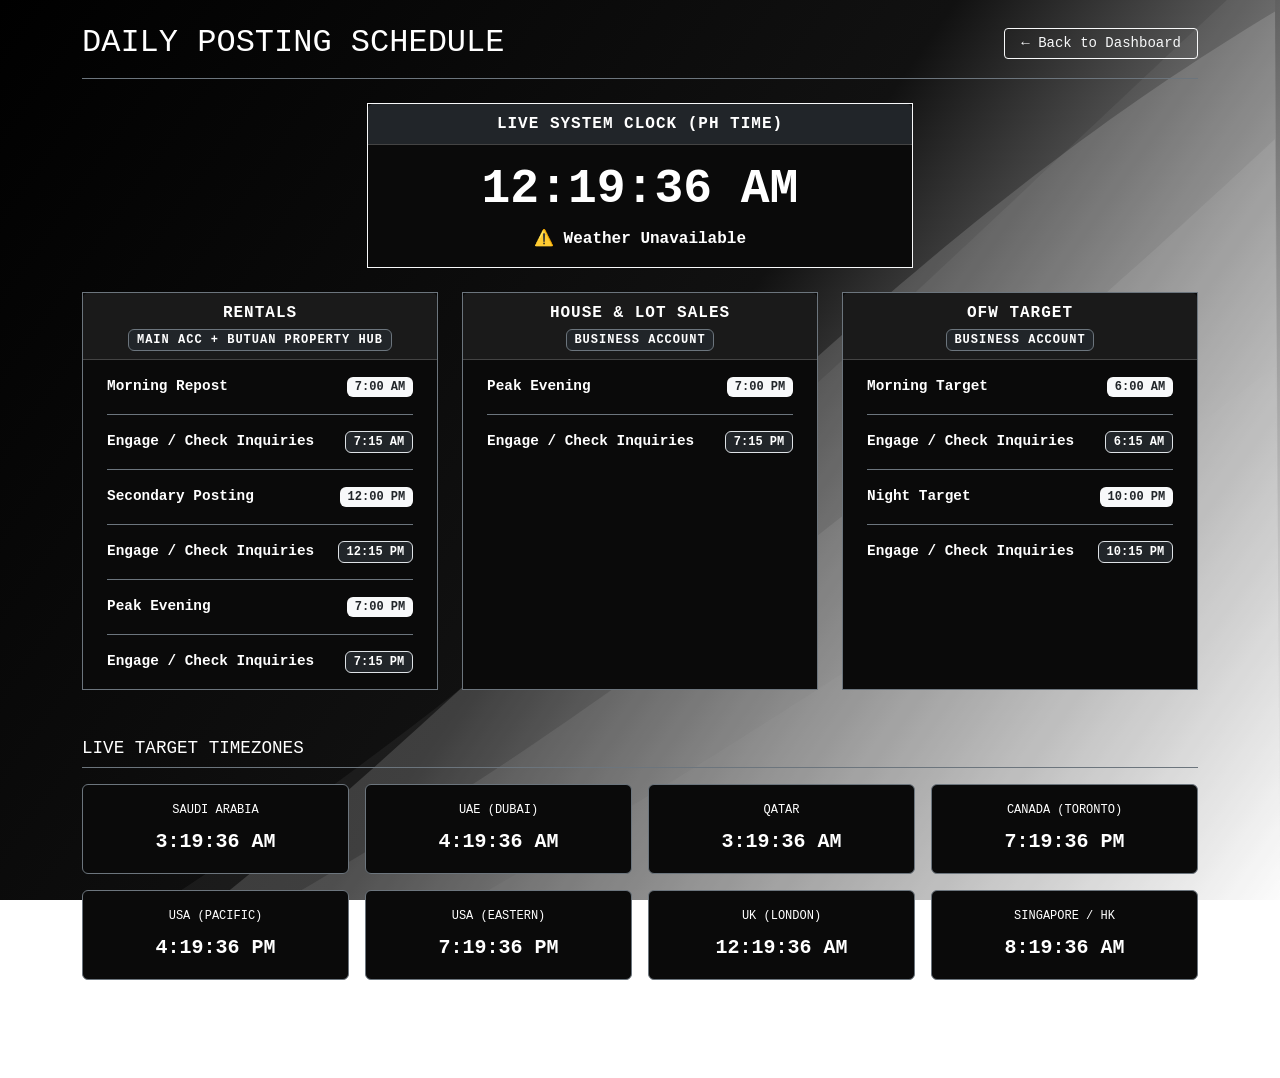
==== reminder.html @ 2b429880 "New Posting Notif Page" ====
<!DOCTYPE html>
<html lang="en">
<head>
    <meta charset="UTF-8">
    <meta name="viewport" content="width=device-width, initial-scale=1.0">
    <title>Daily Posting Alarms | VZ Stellar Realty</title>
    
    <link rel="icon" type="image/svg+xml" href="favicon.svg">
    <link href="https://cdn.jsdelivr.net/npm/bootstrap@5.3.0/dist/css/bootstrap.min.css" rel="stylesheet">
    <link rel="stylesheet" href="style.css">
    <style>
        /* Specific styles for the auto-strikethrough and world clocks */
        .schedule-item { transition: all 0.3s ease; }
        .schedule-item.task-done {
            text-decoration: line-through;
            color: #444 !important;
            background-color: transparent !important;
            border-color: #222 !important;
        }
        .schedule-item.task-done .badge {
            background-color: #222 !important;
            color: #555 !important;
        }
        .world-clock-card {
            background-color: #0a0a0a;
            border: 1px solid #333;
            padding: 15px;
            text-align: center;
        }
    </style>
</head>
<body>
<canvas id="fluidCanvas" style="position: fixed; top: 0; left: 0; width: 100vw; height: 100vh; z-index: -1;"></canvas>

<div class="container mt-4 pb-5">
    <div class="d-flex justify-content-between align-items-center border-bottom pb-3 mb-4 border-secondary">
        <h2 class="text-uppercase m-0">Daily Posting Schedule</h2>
        <a href="index.html" class="btn btn-outline-light btn-sm px-3">← Back to Dashboard</a>
    </div>

    <div id="permissionAlert" class="alert alert-dark border-secondary text-center mb-4" style="display: none; font-size: 0.85rem;">
        ⚠️ Please click "Allow" when your browser asks for notification permissions to activate background alarms.
        <button id="btnAllow" class="btn btn-sm btn-light ms-3 fw-bold">ALLOW NOW</button>
    </div>

    <div class="row justify-content-center mb-4">
        <div class="col-md-6">
            <div class="card border-light mb-0">
                <div class="card-header text-center bg-dark">Live System Clock (PH Time)</div>
                <div class="card-body text-center p-3">
                    <h3 id="liveClock" class="mb-0 fw-bold" style="font-size: 3rem;">--:-- --</h3>
                    <div id="mainWeather" style="font-size: 1rem; color: #aaa;" class="mt-2 fw-bold">
                        ⏳ Fetching local weather...
                    </div>
                </div>
            </div>
        </div>
    </div>

    <div class="row mb-5">
        <div class="col-md-4 mb-4 mb-md-0">
            <div class="card border-secondary h-100 mb-0">
                <div class="card-header text-center pb-2">
                    <div class="fw-bold">RENTALS</div>
                    <div class="badge bg-dark border border-secondary mt-1 text-white" style="white-space: normal;">Main Acc + Butuan Property Hub</div>
                </div>
                <ul class="list-group list-group-flush px-4" id="list-rentals"></ul>
            </div>
        </div>

        <div class="col-md-4 mb-4 mb-md-0">
            <div class="card border-secondary h-100 mb-0">
                <div class="card-header text-center pb-2">
                    <div class="fw-bold">HOUSE & LOT SALES</div>
                    <div class="badge bg-dark border border-secondary mt-1 text-white">Business Account</div>
                </div>
                <ul class="list-group list-group-flush px-4" id="list-houseLot"></ul>
            </div>
        </div>

        <div class="col-md-4">
            <div class="card border-secondary h-100 mb-0">
                <div class="card-header text-center pb-2">
                    <div class="fw-bold">OFW TARGET</div>
                    <div class="badge bg-dark border border-secondary mt-1 text-white">Business Account</div>
                </div>
                <ul class="list-group list-group-flush px-4" id="list-ofw"></ul>
            </div>
        </div>
    </div>

    <h4 class="text-uppercase mb-3 border-bottom border-secondary pb-2 mt-4" style="font-size: 1.1rem; color: #aaa;">Live Target Timezones</h4>
    <div class="row g-3 border-secondary" id="worldClocksContainer">
        </div>
</div>

<script src="reminder.js"></script>
</body>
</html>
---- style.css ----
/* --- Global Styles --- */
body { 
    background-color: transparent; /* Lets the canvas show through */
    color: #fff; 
    font-family: 'Arial', sans-serif; 
    padding-bottom: 50px; 
    margin: 0;
    overflow-x: hidden; /* Prevents scrollbars from the canvas */
}
/* Force white text on most elements */
h1, h2, h3, h4, h5, h6, p, span, div, label, td, th { 
    color: #fff !important; 
    font-family: 'Courier New', Courier, monospace;
}

/* --- Card & Layout --- */
.card { 
    background-color: #0a0a0a; 
    border: 1px solid #444; 
    border-radius: 0; 
    margin-bottom: 20px; 
}

.card-header { 
    background-color: #1a1a1a; 
    border-bottom: 1px solid #444; 
    font-weight: bold; 
    text-transform: uppercase; 
    letter-spacing: 1px; 
}

/* --- Form Elements --- */
.form-control { 
    background-color: #111; 
    color: #fff !important; 
    border: 1px solid #555; 
    border-radius: 0; 
}

.form-control:focus { 
    background-color: #222; 
    border-color: #fff; 
    box-shadow: none; 
}

/* The Placeholder Fix for "Add a new task..." */
#taskInput::placeholder {
    color: rgba(255, 255, 255, 0.6) !important;
    opacity: 1; /* Necessary for Firefox */
}

/* Fix for Date/Time icons in dark mode */
::-webkit-calendar-picker-indicator { 
    filter: invert(1); 
    cursor: pointer; 
}

/* --- Buttons --- */
.btn-custom { 
    background-color: #fff; 
    color: #000 !important; 
    border: none; 
    border-radius: 0; 
    font-weight: bold; 
    transition: 0.2s; 
}

.btn-custom:hover { 
    background-color: #ccc; 
}

.btn-custom:disabled { 
    background-color: #444; 
    color: #888 !important; 
    cursor: not-allowed; 
}

.btn-danger-custom { 
    background-color: #333; 
    color: #fff !important; 
    border: 1px solid #666; 
    border-radius: 0; 
    font-weight: bold; 
}

.btn-danger-custom:hover { 
    background-color: #555; 
}

.btn-danger-custom:disabled { 
    background-color: #111; 
    color: #555 !important; 
    border-color: #333; 
    cursor: not-allowed; 
}

/* --- Tables & Lists --- */
.table-dark { 
    --bs-table-bg: #0a0a0a; 
    --bs-table-striped-bg: #111; 
    --bs-table-border-color: #333; 
}

.list-group-item { 
    background-color: transparent; 
    border-bottom: 1px solid #333; 
    padding: 0.5rem 0; 
    display: flex; 
    justify-content: space-between; 
    align-items: center; 
}

.task-done { 
    text-decoration: line-through; 
    color: #666 !important; 
}

.btn-del-task { 
    background: transparent; 
    border: none; 
    color: #666 !important; 
    font-size: 1.2rem; 
    line-height: 1; 
    padding: 0 5px; 
}

.btn-del-task:hover { 
    color: #fff !important; 
}

/* --- Progress Bars & Labels --- */
.progress { 
    background-color: #222; 
    border-radius: 0; 
    height: 30px; 
    font-size: 14px; 
    border: 1px solid #555; 
}

.progress-bar { 
    background-color: #fff; 
    color: #000 !important; 
    font-weight: bold; 
    line-height: 30px; 
}

.info-label { 
    color: #aaa !important; 
    font-size: 0.85rem; 
    text-transform: uppercase; 
    margin-bottom: 2px; 
}

.info-value { 
    font-size: 1.2rem; 
    font-weight: bold; 
}

/* --- PRINT-FRIENDLY STYLES --- */
        @media print {
            body { background-color: #fff !important; color: #000 !important; padding: 0 !important; margin: 0 !important; }
            * { color: #000 !important; background: transparent !important; box-shadow: none !important; text-shadow: none !important; }
            
            /* Hide UI controls and animated background */
            .no-print, #fluidCanvas, button, input, form, .input-group { display: none !important; }
            
            /* Format Cards for Paper */
            .card { border: none !important; margin-bottom: 15px !important; }
            .card-header { font-size: 1.2rem; border-bottom: 2px solid #000 !important; padding: 0 0 5px 0 !important; background-color: #fff !important; color: #000 !important; margin-bottom: 10px; font-weight: bold !important; }
            
            /* Force All Info Labels to Pitch Black */
            .info-label { color: #000 !important; font-weight: bold !important; }
            .info-value { color: #000 !important; }

            /* Fix Progress Bar Decimals & Visibility */
            .progress { 
                border: 1px solid #000 !important; 
                background-color: #fff !important; 
                overflow: visible !important; /* Prevents the decimal from being cut off */
                height: 30px !important;
            }
            .progress-bar { 
                color: #000 !important; 
                background-color: #ddd !important; /* Light gray for the printed bar */
                overflow: visible !important; 
                white-space: nowrap !important; /* Forces the text to stay on one line */
                -webkit-print-color-adjust: exact !important; /* Forces the browser to print the bar color */
                print-color-adjust: exact !important;
            }
            
            /* Format Tables for Paper */
            .table-responsive { overflow: visible !important; max-height: none !important; }
            .table { width: 100% !important; border-collapse: collapse !important; border: 2px solid #000 !important; }
            .table th, .table td { border: 1px solid #000 !important; padding: 8px !important; color: #000 !important; }
            .table-dark { --bs-table-bg: transparent; --bs-table-striped-bg: transparent; }
            
            /* Hide specific non-report widgets */
            .card:has(#weatherTemp), .card:has(#taskList), .card:has(#liveClock) { display: none !important; }

            .h2, .h3 { color: #000 !important; }
        }
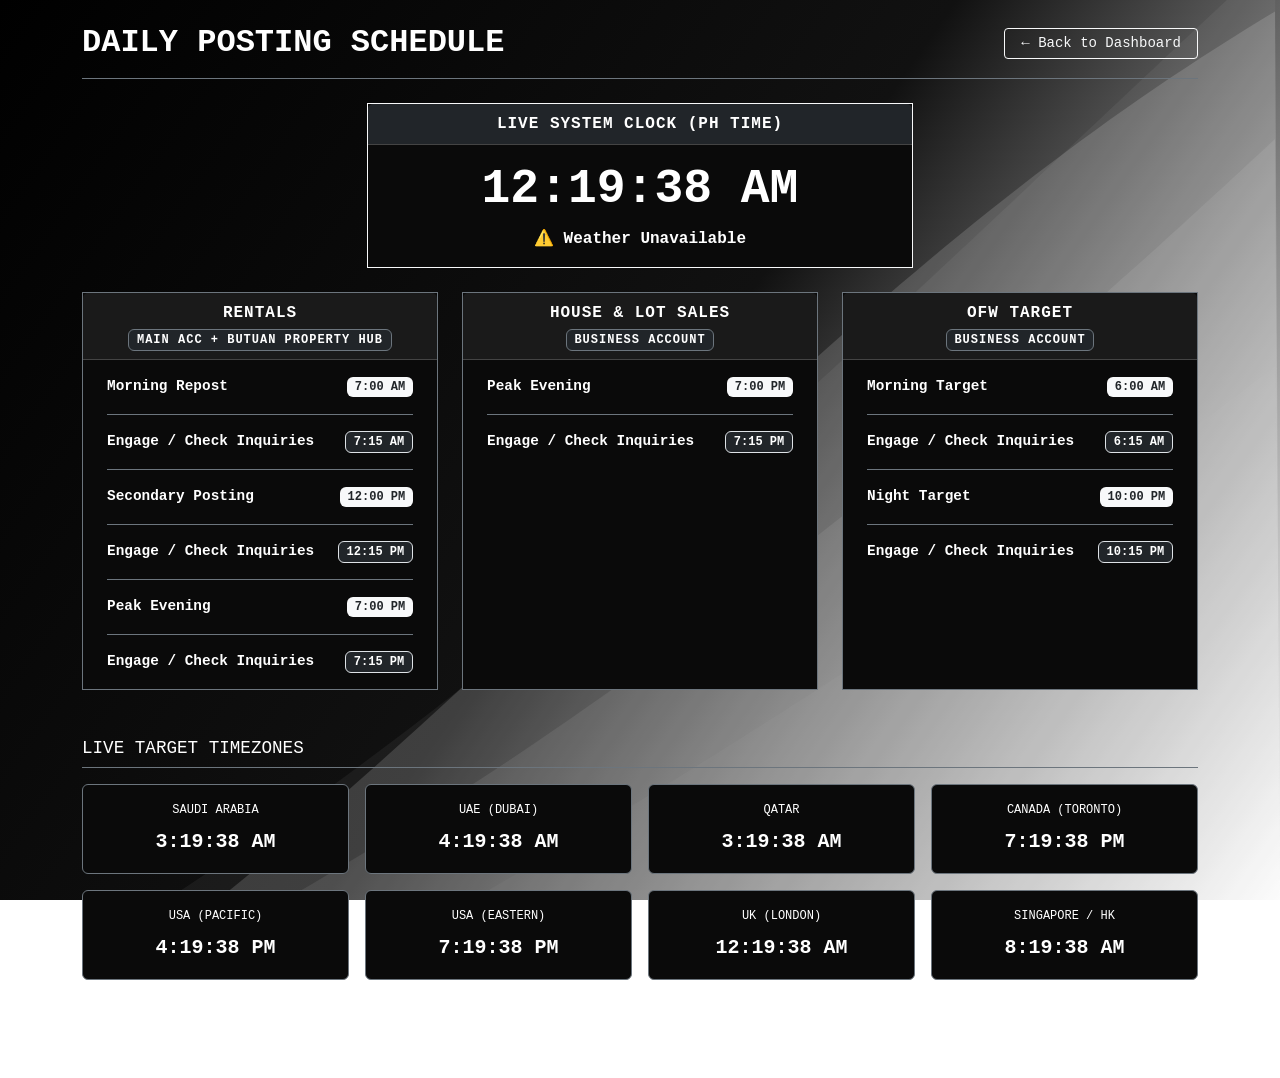
==== commit b0b8c6b5: "minor fixes in reminder page" ====
--- a/reminder.html
+++ b/reminder.html
@@ -3,7 +3,7 @@
 <head>
     <meta charset="UTF-8">
     <meta name="viewport" content="width=device-width, initial-scale=1.0">
-    <title>Daily Posting Alarms | VZ Stellar Realty</title>
+    <title>Daily Posting Alarms</title>
     
     <link rel="icon" type="image/svg+xml" href="favicon.svg">
     <link href="https://cdn.jsdelivr.net/npm/bootstrap@5.3.0/dist/css/bootstrap.min.css" rel="stylesheet">
@@ -34,7 +34,7 @@
 
 <div class="container mt-4 pb-5">
     <div class="d-flex justify-content-between align-items-center border-bottom pb-3 mb-4 border-secondary">
-        <h2 class="text-uppercase m-0">Daily Posting Schedule</h2>
+        <h2 class="text-uppercase m-0 fw-bold">Daily Posting Schedule</h2>
         <a href="index.html" class="btn btn-outline-light btn-sm px-3">← Back to Dashboard</a>
     </div>
 
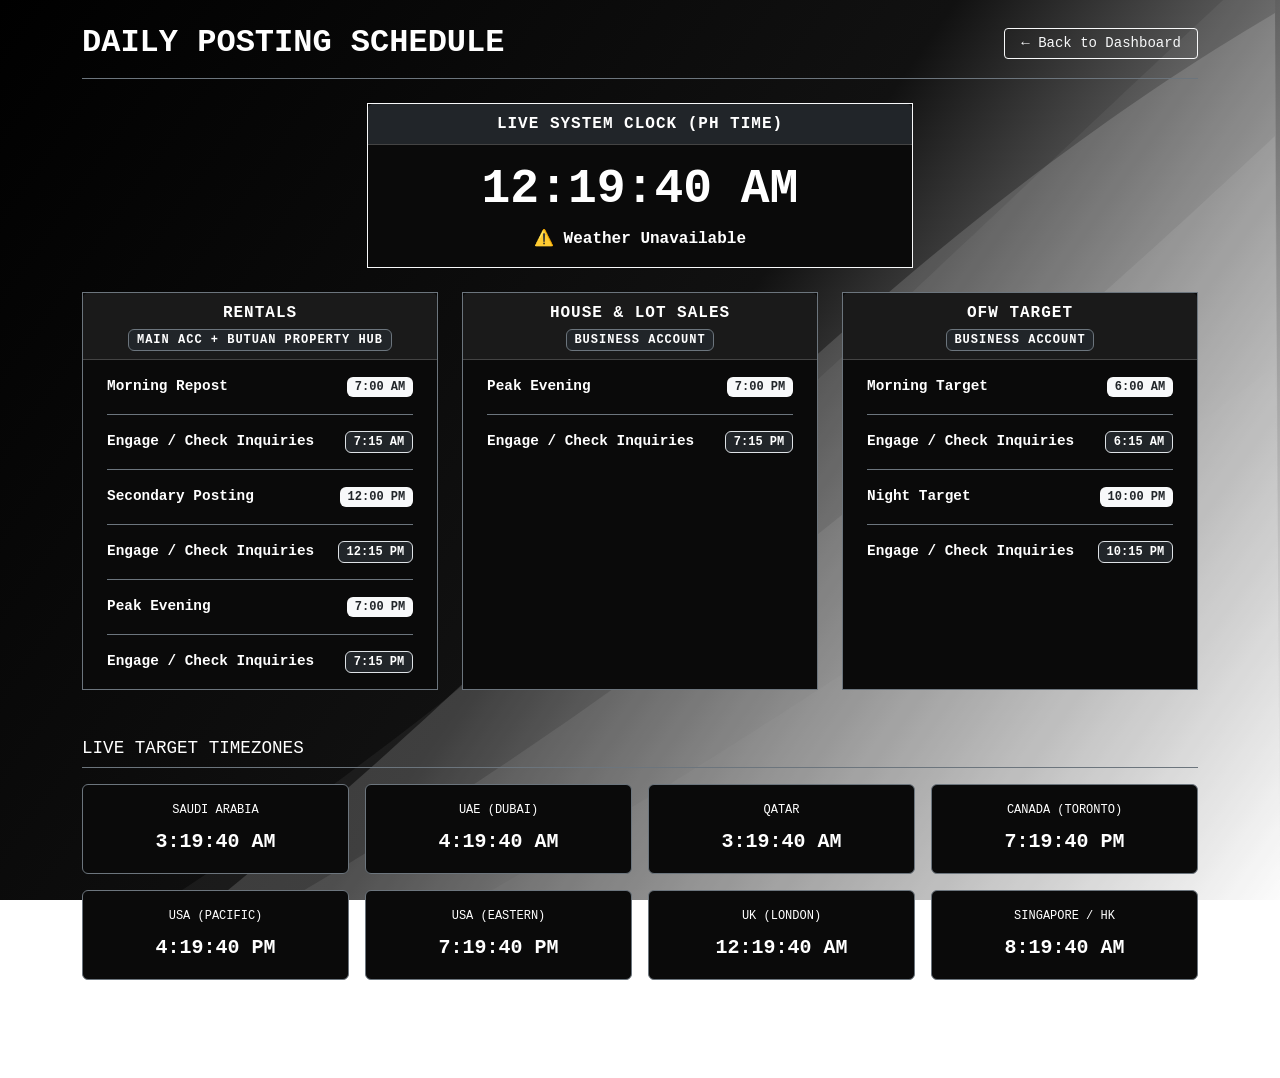
==== commit d4b21cee: "minor fixes in reminder page part 2" ====
--- a/reminder.html
+++ b/reminder.html
@@ -38,8 +38,8 @@
         <a href="index.html" class="btn btn-outline-light btn-sm px-3">← Back to Dashboard</a>
     </div>
 
-    <div id="permissionAlert" class="alert alert-dark border-secondary text-center mb-4" style="display: none; font-size: 0.85rem;">
-        ⚠️ Please click "Allow" when your browser asks for notification permissions to activate background alarms.
+    <div id="permissionAlert" class="alert alert-dark border-white text-center mb-4 text-black" style="display: none; font-size: 0.85rem;">
+        Please click "Allow" when your browser asks for notification permissions to activate background alarms.
         <button id="btnAllow" class="btn btn-sm btn-light ms-3 fw-bold">ALLOW NOW</button>
     </div>
 
